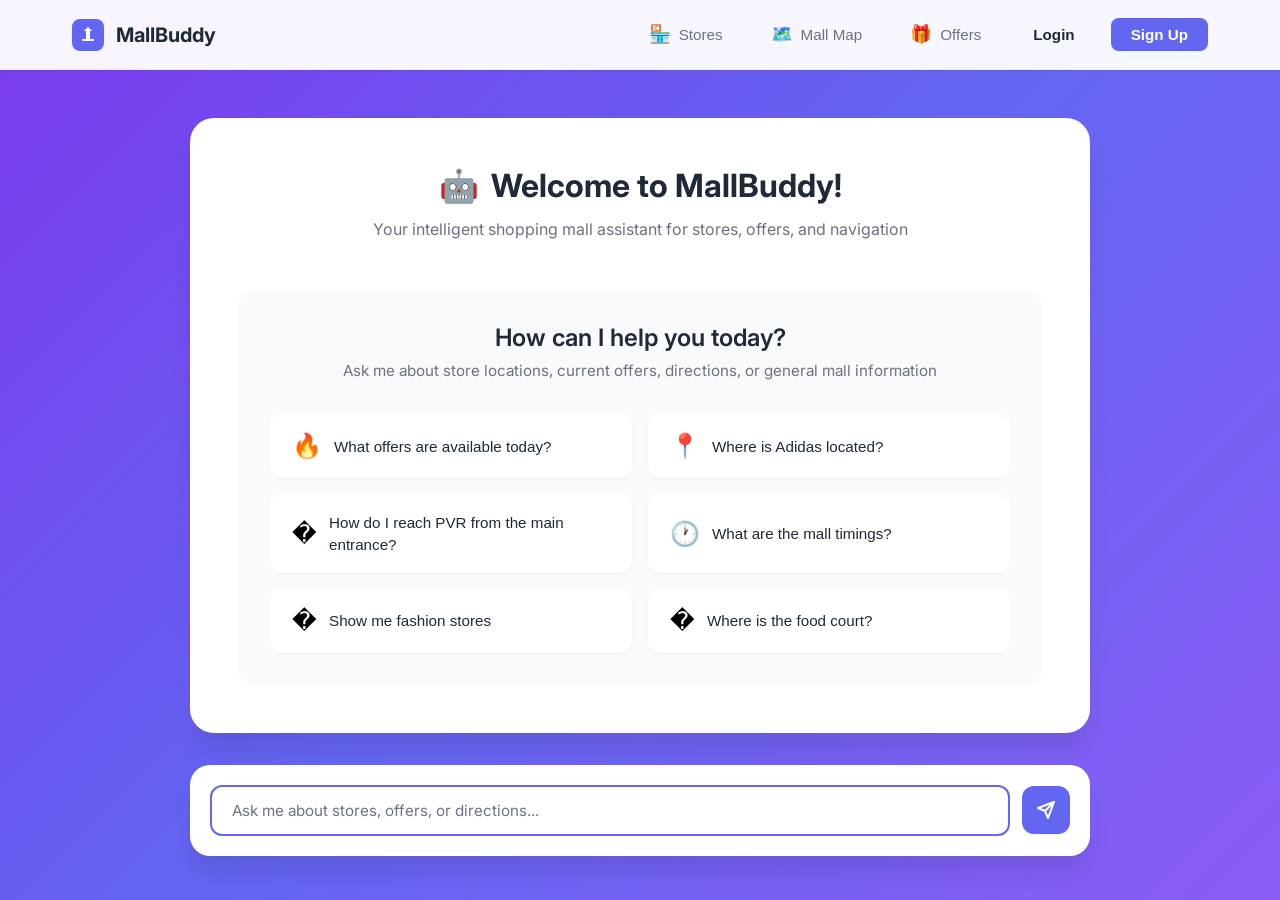
==== frontend/index.html @ a73eabae "Initial commit: MallBuddy - AI-powered Shopping Mall Assistant with visual navigation" ====
<!DOCTYPE html>
<html lang="en">

<head>
    <meta charset="UTF-8">
    <meta name="viewport" content="width=device-width, initial-scale=1.0">
    <title>MallBuddy - Your Intelligent Shopping Mall Assistant</title>
    <link rel="stylesheet" href="styles.css">
    <link rel="preconnect" href="https://fonts.googleapis.com">
    <link rel="preconnect" href="https://fonts.gstatic.com" crossorigin>
    <link href="https://fonts.googleapis.com/css2?family=Inter:wght@400;500;600;700&display=swap" rel="stylesheet">
</head>

<body>
    <!-- Header -->
    <header class="header">
        <div class="header-container">
            <div class="logo" onclick="window.location.href='index.html'" style="cursor: pointer;">
                <div class="logo-icon">
                    <svg width="32" height="32" viewBox="0 0 32 32" fill="none">
                        <rect width="32" height="32" rx="8" fill="#6366F1" />
                        <path d="M16 8L20 12H18V20H14V12H12L16 8Z" fill="white" />
                        <rect x="10" y="20" width="12" height="2" rx="1" fill="white" />
                    </svg>
                </div>
                <span class="logo-text">MallBuddy</span>
            </div>
            <nav class="nav-menu" id="navMenu">
                <button class="nav-btn" onclick="window.location.href='stores.html'">
                    <span class="nav-icon">🏪</span>
                    Stores
                </button>
                <button class="nav-btn" onclick="window.location.href='map.html'">
                    <span class="nav-icon">🗺️</span>
                    Mall Map
                </button>
                <button class="nav-btn" onclick="window.location.href='offers.html'">
                    <span class="nav-icon">🎁</span>
                    Offers
                </button>
                <button class="btn-login" onclick="navigateTo('login')" id="loginBtn">Login</button>
                <button class="btn-signup" onclick="navigateTo('signup')" id="signupBtn">Sign Up</button>
                <span id="userInfo" style="display: none; color: white; margin-right: 10px;"></span>
                <button class="btn-logout" onclick="logout()" id="logoutBtn" style="display: none;">Logout</button>
            </nav>
        </div>
    </header>

    <!-- Main Content -->
    <main class="main-content">
        <div class="container">
            <!-- Welcome Card -->
            <div class="welcome-card" id="welcomeCard">
                <div class="welcome-header">
                    <span class="robot-emoji">🤖</span>
                    <h1 class="welcome-title" id="welcomeTitle">Welcome to MallBuddy!</h1>
                </div>
                <p class="welcome-subtitle" id="welcomeSubtitle">Your intelligent shopping mall assistant for stores,
                    offers, and navigation
                </p>

                <!-- Quick Actions Section -->
                <div class="quick-actions-section">
                    <h2 class="section-title">How can I help you today?</h2>
                    <p class="section-subtitle">Ask me about store locations, current offers, directions, or general
                        mall information</p>

                    <div class="quick-actions-grid">
                        <button class="action-card" onclick="sendQuickQuestion('What offers are available today?')">
                            <span class="action-icon">🔥</span>
                            <span class="action-text">What offers are available today?</span>
                        </button>

                        <button class="action-card" onclick="sendQuickQuestion('Where is Adidas located?')">
                            <span class="action-icon">📍</span>
                            <span class="action-text">Where is Adidas located?</span>
                        </button>

                        <button class="action-card"
                            onclick="sendQuickQuestion('How do I reach PVR from the main entrance?')">
                            <span class="action-icon">�️</span>
                            <span class="action-text">How do I reach PVR from the main entrance?</span>
                        </button>

                        <button class="action-card" onclick="sendQuickQuestion('What are the mall timings?')">
                            <span class="action-icon">🕐</span>
                            <span class="action-text">What are the mall timings?</span>
                        </button>

                        <button class="action-card" onclick="sendQuickQuestion('Show me fashion stores')">
                            <span class="action-icon">�</span>
                            <span class="action-text">Show me fashion stores</span>
                        </button>

                        <button class="action-card" onclick="sendQuickQuestion('Where is the food court?')">
                            <span class="action-icon">�</span>
                            <span class="action-text">Where is the food court?</span>
                        </button>
                    </div>
                </div>
            </div>

            <!-- Chat Messages Area (Hidden Initially) -->
            <div class="chat-messages-container" id="chatMessagesContainer" style="display: none;">
                <div class="chat-messages" id="chatMessages">
                    <!-- Messages will be added here dynamically -->
                </div>
            </div>

            <!-- Chat Input (Fixed at Bottom) -->
            <div class="chat-input-section">
                <div class="chat-input-wrapper">
                    <input type="text" class="chat-input" id="chatInput"
                        placeholder="Ask me about stores, offers, or directions..."
                        onkeypress="handleKeyPress(event)" />
                    <button class="send-button" onclick="sendMessage()" id="sendBtn">
                        <svg width="20" height="20" viewBox="0 0 20 20" fill="none">
                            <path d="M18 2L9 11M18 2L12 18L9 11M18 2L2 8L9 11" stroke="white" stroke-width="2"
                                stroke-linecap="round" stroke-linejoin="round" />
                        </svg>
                    </button>
                </div>
            </div>
        </div>
    </main>

    <script src="script.js?v=2"></script>
</body>

</html>
---- frontend/styles.css ----
:root {
    --primary-purple: #6366F1;
    --primary-purple-dark: #4F46E5;
    --gradient-start: #7C3AED;
    --gradient-end: #6366F1;
    --text-primary: #1F2937;
    --text-secondary: #6B7280;
    --text-white: #FFFFFF;
    --bg-light: #F9FAFB;
    --bg-white: #FFFFFF;
    --border-color: #E5E7EB;
    --shadow-sm: 0 1px 2px 0 rgba(0, 0, 0, 0.05);
    --shadow-md: 0 4px 6px -1px rgba(0, 0, 0, 0.1);
    --shadow-lg: 0 10px 15px -3px rgba(0, 0, 0, 0.1);
    --shadow-xl: 0 20px 25px -5px rgba(0, 0, 0, 0.1);
}

* {
    margin: 0;
    padding: 0;
    box-sizing: border-box;
}

body {
    font-family: 'Inter', -apple-system, BlinkMacSystemFont, 'Segoe UI', sans-serif;
    background: linear-gradient(135deg, #7C3AED 0%, #6366F1 50%, #8B5CF6 100%);
    min-height: 100vh;
    color: var(--text-primary);
}

/* Header */
.header {
    background: rgba(255, 255, 255, 0.95);
    backdrop-filter: blur(10px);
    border-bottom: 1px solid rgba(0, 0, 0, 0.05);
    position: sticky;
    top: 0;
    z-index: 1000;
    box-shadow: var(--shadow-sm);
}

.header-container {
    max-width: 1200px;
    margin: 0 auto;
    padding: 1rem 2rem;
    display: flex;
    justify-content: space-between;
    align-items: center;
}

.logo {
    display: flex;
    align-items: center;
    gap: 0.75rem;
    cursor: pointer;
}

.logo-icon {
    display: flex;
    align-items: center;
}

.logo-text {
    font-size: 1.25rem;
    font-weight: 700;
    color: var(--text-primary);
}

.nav-menu {
    display: flex;
    align-items: center;
    gap: 1rem;
}

.nav-btn {
    display: flex;
    align-items: center;
    gap: 0.5rem;
    padding: 0.5rem 1rem;
    background: transparent;
    border: none;
    color: var(--text-secondary);
    font-size: 0.95rem;
    font-weight: 500;
    cursor: pointer;
    border-radius: 8px;
    transition: all 0.2s ease;
}

.nav-btn:hover {
    background: var(--bg-light);
    color: var(--text-primary);
}

.nav-icon {
    font-size: 1.1rem;
}

.btn-login {
    padding: 0.5rem 1.25rem;
    background: transparent;
    border: none;
    color: var(--text-primary);
    font-size: 0.95rem;
    font-weight: 600;
    cursor: pointer;
    border-radius: 8px;
    transition: all 0.2s ease;
}

.btn-login:hover {
    background: var(--bg-light);
}

.btn-signup {
    padding: 0.5rem 1.25rem;
    background: var(--primary-purple);
    border: none;
    color: white;
    font-size: 0.95rem;
    font-weight: 600;
    cursor: pointer;
    border-radius: 8px;
    transition: all 0.2s ease;
    box-shadow: var(--shadow-sm);
}

.btn-signup:hover {
    background: var(--primary-purple-dark);
    box-shadow: var(--shadow-md);
}

.btn-logout {
    padding: 0.5rem 1.25rem;
    background: #f44336;
    border: none;
    color: white;
    font-size: 0.95rem;
    font-weight: 600;
    cursor: pointer;
    border-radius: 8px;
    transition: all 0.2s ease;
    box-shadow: var(--shadow-sm);
}

.btn-logout:hover {
    background: #d32f2f;
    box-shadow: var(--shadow-md);
}

/* Main Content */
.main-content {
    padding: 3rem 2rem 2rem;
    min-height: calc(100vh - 80px);
}

.container {
    max-width: 900px;
    margin: 0 auto;
    display: flex;
    flex-direction: column;
    gap: 2rem;
}

/* Welcome Card */
.welcome-card {
    background: white;
    border-radius: 24px;
    padding: 3rem;
    box-shadow: var(--shadow-xl);
    animation: slideUp 0.5s ease-out;
}

@keyframes slideUp {
    from {
        opacity: 0;
        transform: translateY(20px);
    }

    to {
        opacity: 1;
        transform: translateY(0);
    }
}

.welcome-header {
    display: flex;
    align-items: center;
    justify-content: center;
    gap: 0.75rem;
    margin-bottom: 0.75rem;
}

.robot-emoji {
    font-size: 2rem;
}

.welcome-title {
    font-size: 2rem;
    font-weight: 700;
    color: var(--text-primary);
    text-align: center;
}

.welcome-subtitle {
    text-align: center;
    color: var(--text-secondary);
    font-size: 1rem;
    line-height: 1.6;
    margin-bottom: 3rem;
}

/* Quick Actions Section */
.quick-actions-section {
    background: var(--bg-light);
    border-radius: 16px;
    padding: 2rem;
}

.section-title {
    font-size: 1.5rem;
    font-weight: 600;
    color: var(--text-primary);
    text-align: center;
    margin-bottom: 0.5rem;
}

.section-subtitle {
    text-align: center;
    color: var(--text-secondary);
    font-size: 0.95rem;
    margin-bottom: 2rem;
    line-height: 1.5;
}

.quick-actions-grid {
    display: grid;
    grid-template-columns: repeat(2, 1fr);
    gap: 1rem;
}

.action-card {
    display: flex;
    align-items: center;
    gap: 0.75rem;
    padding: 1rem 1.25rem;
    background: white;
    border: 2px solid transparent;
    border-radius: 12px;
    cursor: pointer;
    transition: all 0.2s ease;
    text-align: left;
    box-shadow: var(--shadow-sm);
}

.action-card:hover {
    border-color: var(--primary-purple);
    box-shadow: var(--shadow-md);
    transform: translateY(-2px);
}

.action-icon {
    font-size: 1.5rem;
    flex-shrink: 0;
}

.action-text {
    font-size: 0.95rem;
    font-weight: 500;
    color: var(--text-primary);
    line-height: 1.4;
}

/* Chat Messages Container */
.chat-messages-container {
    background: white;
    border-radius: 24px;
    padding: 2rem;
    box-shadow: var(--shadow-xl);
    max-height: 500px;
    overflow-y: auto;
}

.chat-messages {
    display: flex;
    flex-direction: column;
    gap: 1.5rem;
}

.message {
    display: flex;
    gap: 0.75rem;
    animation: messageSlide 0.3s ease-out;
}

@keyframes messageSlide {
    from {
        opacity: 0;
        transform: translateX(-10px);
    }

    to {
        opacity: 1;
        transform: translateX(0);
    }
}

.message.user {
    flex-direction: row-reverse;
}

.message.user .message-bubble {
    background: var(--primary-purple);
    color: white;
}

.message-avatar {
    width: 40px;
    height: 40px;
    border-radius: 50%;
    display: flex;
    align-items: center;
    justify-content: center;
    font-size: 1.25rem;
    flex-shrink: 0;
    background: var(--bg-light);
}

.message.user .message-avatar {
    background: linear-gradient(135deg, #8B5CF6, #6366F1);
}

.message-bubble {
    max-width: 70%;
    padding: 1rem 1.25rem;
    background: var(--bg-light);
    border-radius: 16px;
    color: var(--text-primary);
    line-height: 1.6;
    font-size: 0.95rem;
}

.message.user .message-bubble {
    border-radius: 16px 16px 4px 16px;
}

.message.bot .message-bubble {
    border-radius: 16px 16px 16px 4px;
}

.action-buttons {
    display: flex;
    gap: 0.5rem;
    margin-top: 0.75rem;
    flex-wrap: wrap;
}

.action-btn {
    padding: 0.5rem 1rem;
    background: var(--primary-purple);
    border: none;
    border-radius: 8px;
    color: white;
    font-size: 0.875rem;
    font-weight: 600;
    cursor: pointer;
    transition: all 0.2s ease;
}

.action-btn:hover {
    background: var(--primary-purple-dark);
    transform: translateY(-1px);
}

/* Chat Input Section */
.chat-input-section {
    background: white;
    border-radius: 20px;
    padding: 1.25rem;
    box-shadow: var(--shadow-xl);
    position: sticky;
    bottom: 2rem;
}

.chat-input-wrapper {
    display: flex;
    gap: 0.75rem;
    align-items: center;
}

.chat-input {
    flex: 1;
    padding: 0.875rem 1.25rem;
    background: var(--bg-light);
    border: 2px solid transparent;
    border-radius: 12px;
    font-size: 0.95rem;
    font-family: inherit;
    color: var(--text-primary);
    outline: none;
    transition: all 0.2s ease;
}

.chat-input:focus {
    border-color: var(--primary-purple);
    background: white;
}

.chat-input::placeholder {
    color: var(--text-secondary);
}

.send-button {
    width: 48px;
    height: 48px;
    border-radius: 12px;
    background: var(--primary-purple);
    border: none;
    color: white;
    cursor: pointer;
    display: flex;
    align-items: center;
    justify-content: center;
    transition: all 0.2s ease;
    box-shadow: var(--shadow-sm);
}

.send-button:hover {
    background: var(--primary-purple-dark);
    box-shadow: var(--shadow-md);
    transform: scale(1.05);
}

.send-button:active {
    transform: scale(0.95);
}

/* Typing Indicator */
.typing-indicator {
    display: flex;
    gap: 4px;
    padding: 0.5rem 0;
}

.typing-dot {
    width: 8px;
    height: 8px;
    background: var(--text-secondary);
    border-radius: 50%;
    animation: typingDot 1.4s infinite;
}

.typing-dot:nth-child(2) {
    animation-delay: 0.2s;
}

.typing-dot:nth-child(3) {
    animation-delay: 0.4s;
}

@keyframes typingDot {

    0%,
    60%,
    100% {
        transform: translateY(0);
        opacity: 0.7;
    }

    30% {
        transform: translateY(-8px);
        opacity: 1;
    }
}

/* Scrollbar Styling */
.chat-messages-container::-webkit-scrollbar {
    width: 6px;
}

.chat-messages-container::-webkit-scrollbar-track {
    background: transparent;
}

.chat-messages-container::-webkit-scrollbar-thumb {
    background: var(--primary-purple);
    border-radius: 10px;
}

/* Responsive Design */
@media (max-width: 768px) {
    .header-container {
        padding: 1rem;
    }

    .nav-menu {
        gap: 0.5rem;
    }

    .nav-btn {
        padding: 0.5rem;
    }

    .nav-btn span:last-child {
        display: none;
    }

    .btn-login,
    .btn-signup {
        padding: 0.5rem 1rem;
        font-size: 0.875rem;
    }

    .main-content {
        padding: 2rem 1rem 1rem;
    }

    .welcome-card {
        padding: 2rem 1.5rem;
    }

    .welcome-title {
        font-size: 1.5rem;
    }

    .welcome-subtitle {
        font-size: 0.9rem;
    }

    .quick-actions-section {
        padding: 1.5rem;
    }

    .section-title {
        font-size: 1.25rem;
    }

    .section-subtitle {
        font-size: 0.875rem;
    }

    .quick-actions-grid {
        grid-template-columns: 1fr;
    }

    .message-bubble {
        max-width: 85%;
    }

    .chat-input-section {
        bottom: 1rem;
    }
}

@media (max-width: 480px) {
    .logo-text {
        font-size: 1rem;
    }

    .welcome-title {
        font-size: 1.25rem;
    }

    .robot-emoji {
        font-size: 1.5rem;
    }

    .action-icon {
        font-size: 1.25rem;
    }

    .action-text {
        font-size: 0.875rem;
    }
}
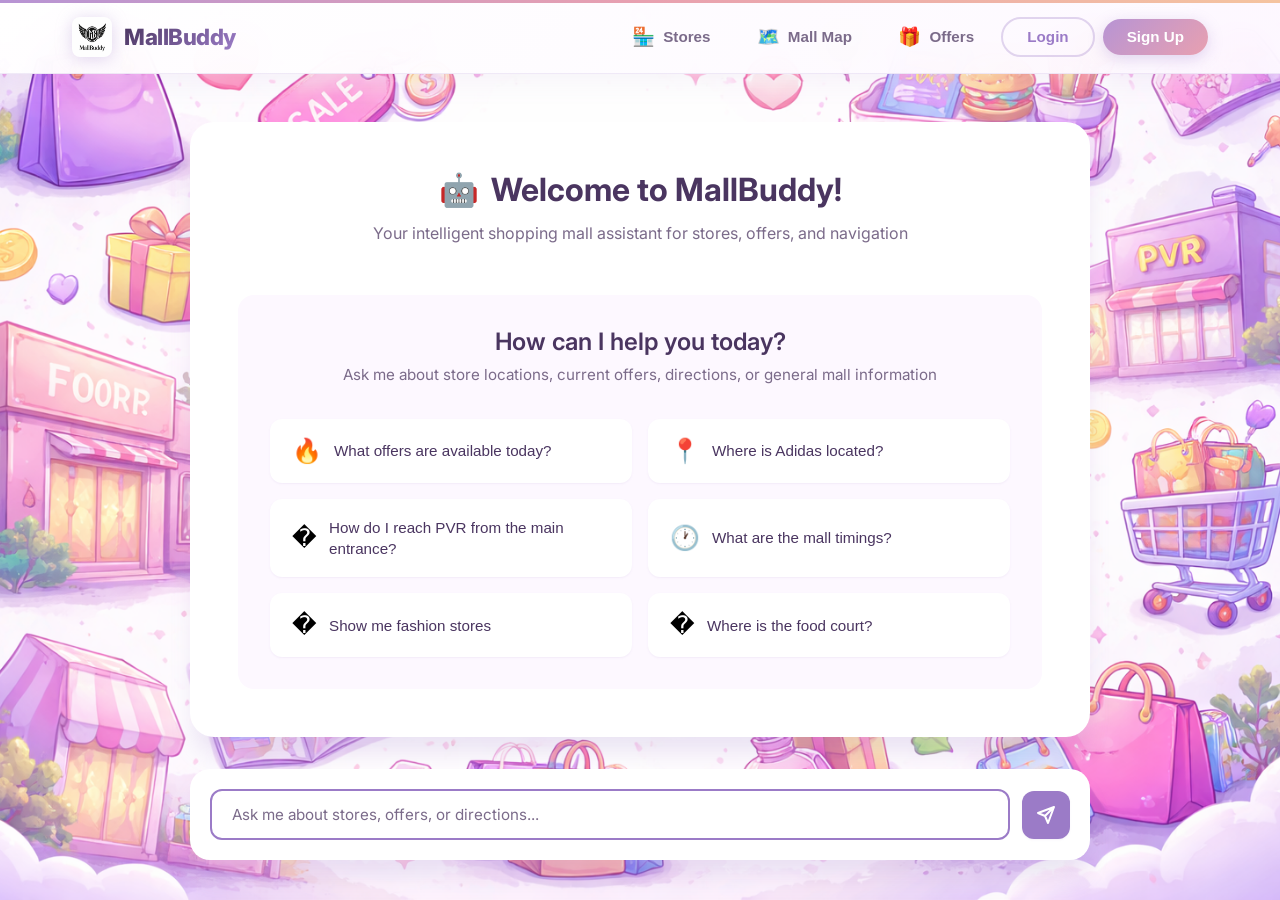
==== commit a5f7ff6e: "Prepare for Render deployment" ====
--- a/frontend/index.html
+++ b/frontend/index.html
@@ -17,11 +17,7 @@
         <div class="header-container">
             <div class="logo" onclick="window.location.href='index.html'" style="cursor: pointer;">
                 <div class="logo-icon">
-                    <svg width="32" height="32" viewBox="0 0 32 32" fill="none">
-                        <rect width="32" height="32" rx="8" fill="#6366F1" />
-                        <path d="M16 8L20 12H18V20H14V12H12L16 8Z" fill="white" />
-                        <rect x="10" y="20" width="12" height="2" rx="1" fill="white" />
-                    </svg>
+                    <img src="logo.png" alt="MallBuddy Logo" style="width: 40px; height: 40px; border-radius: 8px;">
                 </div>
                 <span class="logo-text">MallBuddy</span>
             </div>
--- a/frontend/styles.css
+++ b/frontend/styles.css
@@ -1,18 +1,20 @@
 :root {
-    --primary-purple: #6366F1;
-    --primary-purple-dark: #4F46E5;
-    --gradient-start: #7C3AED;
-    --gradient-end: #6366F1;
-    --text-primary: #1F2937;
-    --text-secondary: #6B7280;
+    --primary-purple: #9B7BC7;
+    --primary-purple-dark: #8A6AB8;
+    --gradient-start: #B794D4;
+    --gradient-end: #E8A0B0;
+    --accent-pink: #F5A5B8;
+    --accent-coral: #F5C4A0;
+    --text-primary: #4A3560;
+    --text-secondary: #7B6B8A;
     --text-white: #FFFFFF;
-    --bg-light: #F9FAFB;
+    --bg-light: #FDF8FF;
     --bg-white: #FFFFFF;
-    --border-color: #E5E7EB;
-    --shadow-sm: 0 1px 2px 0 rgba(0, 0, 0, 0.05);
-    --shadow-md: 0 4px 6px -1px rgba(0, 0, 0, 0.1);
-    --shadow-lg: 0 10px 15px -3px rgba(0, 0, 0, 0.1);
-    --shadow-xl: 0 20px 25px -5px rgba(0, 0, 0, 0.1);
+    --border-color: #E8D8F0;
+    --shadow-sm: 0 1px 2px 0 rgba(155, 123, 199, 0.1);
+    --shadow-md: 0 4px 6px -1px rgba(155, 123, 199, 0.15);
+    --shadow-lg: 0 10px 15px -3px rgba(155, 123, 199, 0.15);
+    --shadow-xl: 0 20px 25px -5px rgba(155, 123, 199, 0.2);
 }
 
 * {
@@ -23,20 +25,47 @@
 
 body {
     font-family: 'Inter', -apple-system, BlinkMacSystemFont, 'Segoe UI', sans-serif;
-    background: linear-gradient(135deg, #7C3AED 0%, #6366F1 50%, #8B5CF6 100%);
+    background: url('background.png') no-repeat center center fixed;
+    background-size: cover;
     min-height: 100vh;
     color: var(--text-primary);
 }
 
 /* Header */
 .header {
-    background: rgba(255, 255, 255, 0.95);
-    backdrop-filter: blur(10px);
-    border-bottom: 1px solid rgba(0, 0, 0, 0.05);
+    background: linear-gradient(135deg, rgba(255, 255, 255, 0.95) 0%, rgba(253, 248, 255, 0.95) 100%);
+    backdrop-filter: blur(20px);
+    -webkit-backdrop-filter: blur(20px);
+    border-bottom: 1px solid rgba(155, 123, 199, 0.15);
     position: sticky;
     top: 0;
     z-index: 1000;
-    box-shadow: var(--shadow-sm);
+    box-shadow: 0 4px 30px rgba(155, 123, 199, 0.1);
+    transition: all 0.3s ease;
+}
+
+.header::before {
+    content: '';
+    position: absolute;
+    top: 0;
+    left: 0;
+    right: 0;
+    height: 3px;
+    background: linear-gradient(90deg, #B794D4, #E8A0B0, #F5C4A0, #E8A0B0, #B794D4);
+    background-size: 200% 100%;
+    animation: gradientFlow 4s ease infinite;
+}
+
+@keyframes gradientFlow {
+
+    0%,
+    100% {
+        background-position: 0% 50%;
+    }
+
+    50% {
+        background-position: 100% 50%;
+    }
 }
 
 .header-container {
@@ -53,99 +82,157 @@
     align-items: center;
     gap: 0.75rem;
     cursor: pointer;
+    transition: transform 0.3s ease;
+}
+
+.logo:hover {
+    transform: scale(1.02);
 }
 
 .logo-icon {
     display: flex;
     align-items: center;
+    filter: drop-shadow(0 2px 8px rgba(155, 123, 199, 0.3));
+    transition: filter 0.3s ease;
+}
+
+.logo:hover .logo-icon {
+    filter: drop-shadow(0 4px 12px rgba(155, 123, 199, 0.5));
 }
 
 .logo-text {
-    font-size: 1.25rem;
-    font-weight: 700;
-    color: var(--text-primary);
+    font-size: 1.4rem;
+    font-weight: 800;
+    background: linear-gradient(135deg, var(--text-primary) 0%, #9B7BC7 100%);
+    -webkit-background-clip: text;
+    -webkit-text-fill-color: transparent;
+    background-clip: text;
+    letter-spacing: -0.5px;
 }
 
 .nav-menu {
     display: flex;
     align-items: center;
-    gap: 1rem;
+    gap: 0.5rem;
 }
 
 .nav-btn {
     display: flex;
     align-items: center;
     gap: 0.5rem;
-    padding: 0.5rem 1rem;
+    padding: 0.6rem 1.2rem;
     background: transparent;
     border: none;
     color: var(--text-secondary);
     font-size: 0.95rem;
-    font-weight: 500;
-    cursor: pointer;
-    border-radius: 8px;
-    transition: all 0.2s ease;
+    font-weight: 600;
+    cursor: pointer;
+    border-radius: 12px;
+    transition: all 0.3s cubic-bezier(0.4, 0, 0.2, 1);
+    position: relative;
+    overflow: hidden;
+}
+
+.nav-btn::before {
+    content: '';
+    position: absolute;
+    top: 0;
+    left: 0;
+    right: 0;
+    bottom: 0;
+    background: linear-gradient(135deg, rgba(183, 148, 212, 0.1) 0%, rgba(232, 160, 176, 0.1) 100%);
+    opacity: 0;
+    transition: opacity 0.3s ease;
+    border-radius: 12px;
+}
+
+.nav-btn:hover::before {
+    opacity: 1;
 }
 
 .nav-btn:hover {
-    background: var(--bg-light);
-    color: var(--text-primary);
+    color: #9B7BC7;
+    transform: translateY(-2px);
 }
 
 .nav-icon {
-    font-size: 1.1rem;
+    font-size: 1.15rem;
+    transition: transform 0.3s ease;
+}
+
+.nav-btn:hover .nav-icon {
+    transform: scale(1.15);
 }
 
 .btn-login {
-    padding: 0.5rem 1.25rem;
+    padding: 0.6rem 1.5rem;
     background: transparent;
-    border: none;
-    color: var(--text-primary);
+    border: 2px solid rgba(155, 123, 199, 0.3);
+    color: #9B7BC7;
     font-size: 0.95rem;
     font-weight: 600;
     cursor: pointer;
-    border-radius: 8px;
-    transition: all 0.2s ease;
+    border-radius: 25px;
+    transition: all 0.3s cubic-bezier(0.4, 0, 0.2, 1);
 }
 
 .btn-login:hover {
-    background: var(--bg-light);
+    background: rgba(155, 123, 199, 0.1);
+    border-color: #9B7BC7;
+    transform: translateY(-2px);
 }
 
 .btn-signup {
-    padding: 0.5rem 1.25rem;
-    background: var(--primary-purple);
+    padding: 0.6rem 1.5rem;
+    background: linear-gradient(135deg, #B794D4 0%, #E8A0B0 100%);
     border: none;
     color: white;
     font-size: 0.95rem;
     font-weight: 600;
     cursor: pointer;
-    border-radius: 8px;
-    transition: all 0.2s ease;
-    box-shadow: var(--shadow-sm);
+    border-radius: 25px;
+    transition: all 0.3s cubic-bezier(0.4, 0, 0.2, 1);
+    box-shadow: 0 4px 15px rgba(155, 123, 199, 0.3);
+    position: relative;
+    overflow: hidden;
+}
+
+.btn-signup::before {
+    content: '';
+    position: absolute;
+    top: 0;
+    left: -100%;
+    width: 100%;
+    height: 100%;
+    background: linear-gradient(90deg, transparent, rgba(255, 255, 255, 0.3), transparent);
+    transition: left 0.5s ease;
+}
+
+.btn-signup:hover::before {
+    left: 100%;
 }
 
 .btn-signup:hover {
-    background: var(--primary-purple-dark);
-    box-shadow: var(--shadow-md);
+    transform: translateY(-2px);
+    box-shadow: 0 6px 20px rgba(155, 123, 199, 0.4);
 }
 
 .btn-logout {
-    padding: 0.5rem 1.25rem;
-    background: #f44336;
+    padding: 0.6rem 1.5rem;
+    background: linear-gradient(135deg, #E8A0B0 0%, #D88A9A 100%);
     border: none;
     color: white;
     font-size: 0.95rem;
     font-weight: 600;
     cursor: pointer;
-    border-radius: 8px;
-    transition: all 0.2s ease;
-    box-shadow: var(--shadow-sm);
+    border-radius: 25px;
+    transition: all 0.3s cubic-bezier(0.4, 0, 0.2, 1);
+    box-shadow: 0 4px 15px rgba(232, 160, 176, 0.3);
 }
 
 .btn-logout:hover {
-    background: #d32f2f;
-    box-shadow: var(--shadow-md);
+    transform: translateY(-2px);
+    box-shadow: 0 6px 20px rgba(232, 160, 176, 0.4);
 }
 
 /* Main Content */
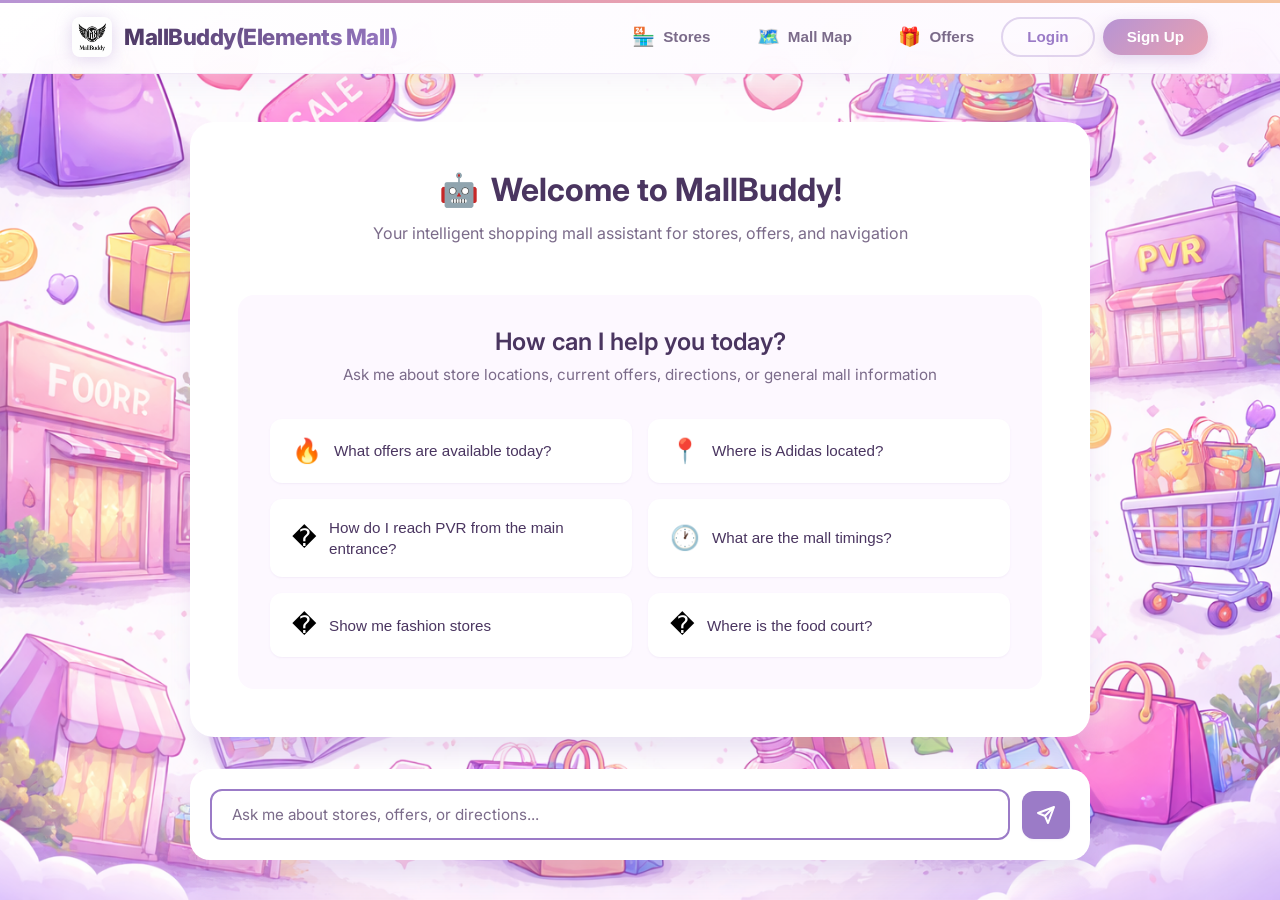
==== commit bfcee88e: "Update logo text to MallBuddy(Elements Mall)" ====
--- a/frontend/index.html
+++ b/frontend/index.html
@@ -19,7 +19,7 @@
                 <div class="logo-icon">
                     <img src="logo.png" alt="MallBuddy Logo" style="width: 40px; height: 40px; border-radius: 8px;">
                 </div>
-                <span class="logo-text">MallBuddy</span>
+                <span class="logo-text">MallBuddy(Elements Mall)</span>
             </div>
             <nav class="nav-menu" id="navMenu">
                 <button class="nav-btn" onclick="window.location.href='stores.html'">
@@ -120,6 +120,7 @@
         </div>
     </main>
 
+    <script src="config.js"></script>
     <script src="script.js?v=2"></script>
 </body>
 
